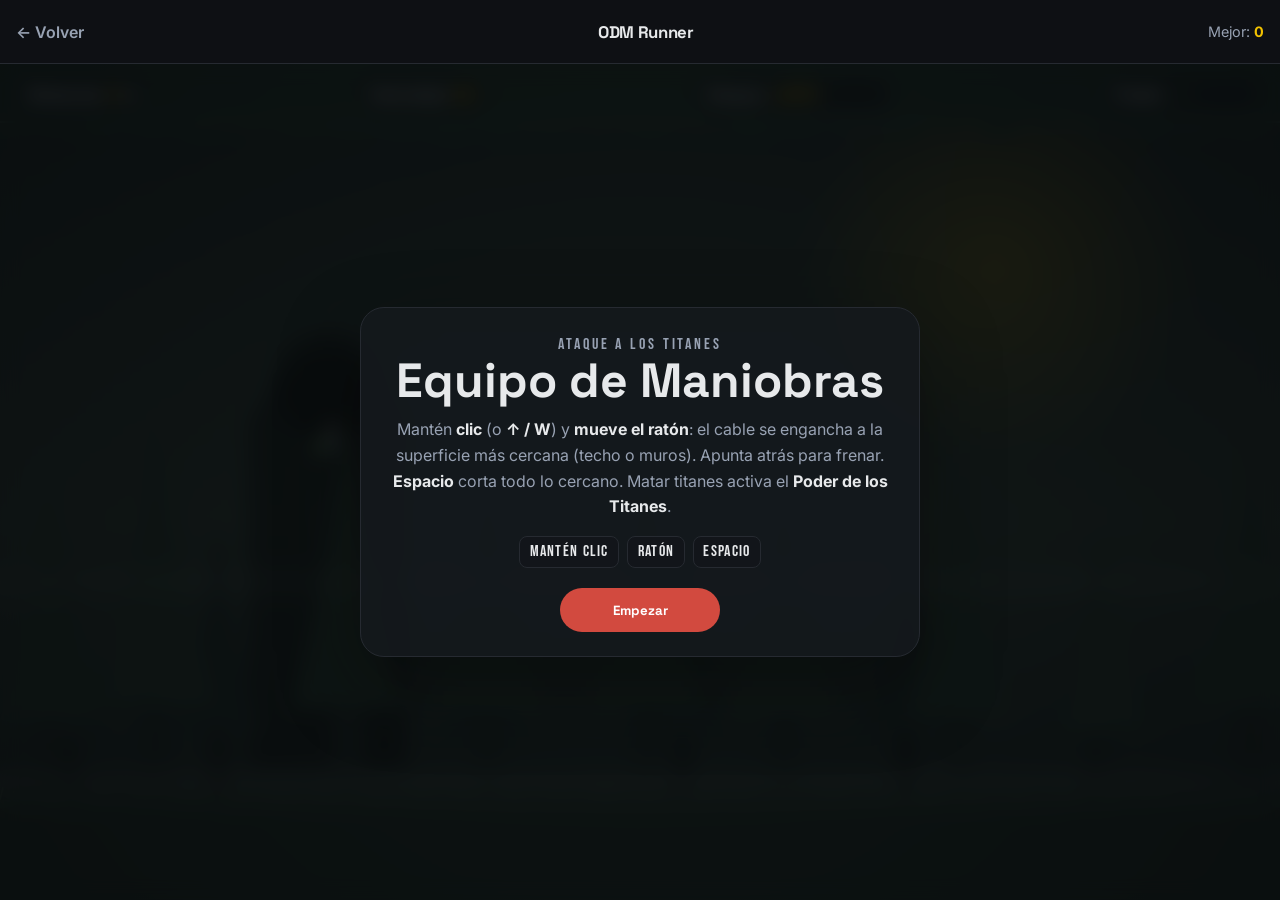
==== juego/juego.html @ b9c3d392 "Cambios en la Interfaz Prueba 1" ====
<!DOCTYPE html>
<html lang="es">
<head>
  <meta charset="UTF-8" />
  <meta name="viewport" content="width=device-width, initial-scale=1.0" />
  <title>Minijuego AoT | Yerai Piera Langa</title>
  <meta name="description" content="Minijuego de Ataque a los Titanes estilo Flappy con equipo de maniobras en un bosque." />
  <link rel="icon" href="../favicon.svg" type="image/svg+xml" />
  <link rel="preconnect" href="https://fonts.googleapis.com" />
  <link rel="preconnect" href="https://fonts.gstatic.com" crossorigin />
  <link href="https://fonts.googleapis.com/css2?family=Bebas+Neue&family=Inter:wght@400;500;600;700&family=Space+Grotesk:wght@500;600;700&display=swap" rel="stylesheet" />
  <link rel="stylesheet" href="juego.css" />
  <script src="juego.js" defer></script>
</head>
<body class="game-body">
  <header class="game-header">
    <a class="back" href="../index.html">← Volver</a>
    <h1>ODM Runner</h1>
    <span class="best">Mejor: <b id="best">0</b></span>
  </header>

  <main class="game-shell">
    <canvas id="game"></canvas>

    <div class="hud" aria-hidden="true">
      <span>Distancia: <b id="score">0</b> m</span>
      <span>Velocidad: <b id="speed">0</b></span>
      <span class="hud-atk">
        Ataque: <b id="atkText">LISTO</b>
        <span class="atk-bar"><i id="atkFill"></i></span>
      </span>
      <span class="hud-atk hud-power">
        Poder: <b id="powText">—</b>
        <span class="pow-bar"><i id="powFill"></i></span>
      </span>
    </div>

    <div id="overlay" class="overlay">
      <div class="panel">
        <p class="kicker">Ataque a los Titanes</p>
        <h2 id="overlayTitle">Equipo de Maniobras</h2>
        <p id="overlayText">
          Mantén <b>clic</b> (o <b>↑ / W</b>) y <b>mueve el ratón</b>: el cable se engancha a la
          superficie más cercana (techo o muros). Apunta atrás para frenar.
          <b>Espacio</b> corta todo lo cercano. Matar titanes activa el <b>Poder de los Titanes</b>.
        </p>

        <div class="controls">
          <span class="key">Mantén Clic</span>
          <span class="key">Ratón</span>
          <span class="key">Espacio</span>
        </div>

        <button id="actionBtn" class="btn" type="button">Empezar</button>
      </div>
    </div>
  </main>
</body>
</html>
---- juego/juego.css ----
:root {
  --bg: #0f1115;
  --surface: rgba(21, 24, 29, 0.92);
  --ink: #e7e9eb;
  --muted: #98a2b3;
  --line: #262a31;
  --accent: #d24a3f;
  --ray: #f2c200;
  --green: #3f6b3a;
  --shadow: 0 30px 80px rgba(0, 0, 0, 0.35);
  --font-sans: "Inter", system-ui, -apple-system, sans-serif;
  --font-display: "Space Grotesk", "Inter", sans-serif;
  --font-label: "Bebas Neue", sans-serif;
}

* {
  box-sizing: border-box;
}

html,
body {
  height: 100%;
}

body.game-body {
  margin: 0;
  background: var(--bg);
  color: var(--ink);
  font-family: var(--font-sans);
  overflow: hidden;
}

.game-header {
  height: 64px;
  display: flex;
  align-items: center;
  justify-content: space-between;
  gap: 1rem;
  padding: 0 1rem;
  border-bottom: 1px solid var(--line);
  background: rgba(15, 17, 21, 0.9);
  backdrop-filter: blur(12px);
}

.back {
  color: var(--muted);
  text-decoration: none;
  font-weight: 600;
  transition: color 0.2s ease;
}

.back:hover {
  color: var(--ink);
}

.game-header h1 {
  margin: 0;
  font-family: var(--font-display);
  font-size: 1.05rem;
  letter-spacing: -0.02em;
}

.best {
  color: var(--muted);
  font-size: 0.9rem;
}

.best b {
  color: var(--ray);
}

.game-shell {
  position: relative;
  width: 100%;
  height: calc(100vh - 64px);
  min-height: 420px;
}

#game {
  width: 100%;
  height: 100%;
  display: block;
  cursor: crosshair;
}

.hud {
  position: absolute;
  top: 12px;
  left: 16px;
  right: 16px;
  display: flex;
  justify-content: space-between;
  gap: 1rem;
  pointer-events: none;
  font-family: var(--font-display);
  font-weight: 700;
  text-shadow: 0 2px 10px rgba(0, 0, 0, 0.6);
}

.hud span {
  padding: 0.45rem 0.7rem;
  border: 1px solid rgba(231, 233, 235, 0.12);
  border-radius: 999px;
  background: rgba(15, 17, 21, 0.45);
}

.hud b {
  color: var(--ray);
}

.hud-atk {
  display: inline-flex;
  align-items: center;
  gap: 0.5rem;
}

.atk-bar,
.pow-bar {
  display: inline-block;
  width: 56px;
  height: 6px;
  border-radius: 99px;
  background: rgba(231, 233, 235, 0.15);
  overflow: hidden;
}

.atk-bar i {
  display: block;
  height: 100%;
  width: 100%;
  border-radius: 99px;
  background: var(--green);
  transition: width 0.12s linear, background-color 0.2s ease;
}

.atk-bar i.ready {
  background: var(--ray);
}

.hud-power b {
  color: #7db35f;
}

.pow-bar i {
  display: block;
  height: 100%;
  width: 0%;
  border-radius: 99px;
  background: #5a8a44;
  transition: width 0.12s linear;
}

.pow-bar i.active {
  box-shadow: 0 0 10px rgba(90, 138, 68, 0.9);
}

.overlay {
  position: absolute;
  inset: 0;
  display: grid;
  place-items: center;
  background: rgba(7, 9, 12, 0.78);
  backdrop-filter: blur(10px);
}

.overlay.hidden {
  display: none;
}

.panel {
  width: min(560px, calc(100% - 2rem));
  padding: 1.5rem;
  text-align: center;
  border: 1px solid var(--line);
  border-radius: 24px;
  background: var(--surface);
  box-shadow: var(--shadow);
}

.kicker {
  margin: 0 0 0.5rem;
  font-family: var(--font-label);
  letter-spacing: 0.18em;
  text-transform: uppercase;
  color: var(--accent);
}

.panel h2 {
  margin: 0 0 0.75rem;
  font-family: var(--font-display);
  font-size: clamp(2rem, 5vw, 3rem);
  line-height: 1;
}

.panel p {
  margin: 0;
  color: var(--muted);
  line-height: 1.6;
}

.panel b {
  color: var(--ink);
}

.controls {
  display: flex;
  flex-wrap: wrap;
  justify-content: center;
  gap: 0.5rem;
  margin: 1rem 0 1.25rem;
}

.key {
  padding: 0.35rem 0.6rem;
  border: 1px solid var(--line);
  border-radius: 8px;
  background: #12151a;
  color: var(--ink);
  font-family: var(--font-label);
  letter-spacing: 0.08em;
}

.btn {
  display: inline-flex;
  align-items: center;
  justify-content: center;
  min-width: 160px;
  padding: 0.85rem 1.25rem;
  border: 0;
  border-radius: 999px;
  background: var(--accent);
  color: #fff;
  font-family: var(--font-display);
  font-weight: 700;
  cursor: pointer;
  transition: transform 0.2s ease, opacity 0.2s ease;
}

.btn:hover {
  transform: translateY(-1px);
  opacity: 0.95;
}

.btn:active {
  transform: translateY(0) scale(0.98);
}

@media (max-width: 700px) {
  .game-header {
    height: 58px;
  }

  .game-shell {
    height: calc(100vh - 58px);
  }

  .hud {
    top: 10px;
    left: 10px;
    right: 10px;
    font-size: 0.85rem;
    flex-wrap: wrap;
  }

  .hud-power {
    order: 4;
  }

  .panel {
    padding: 1.25rem;
  }
}
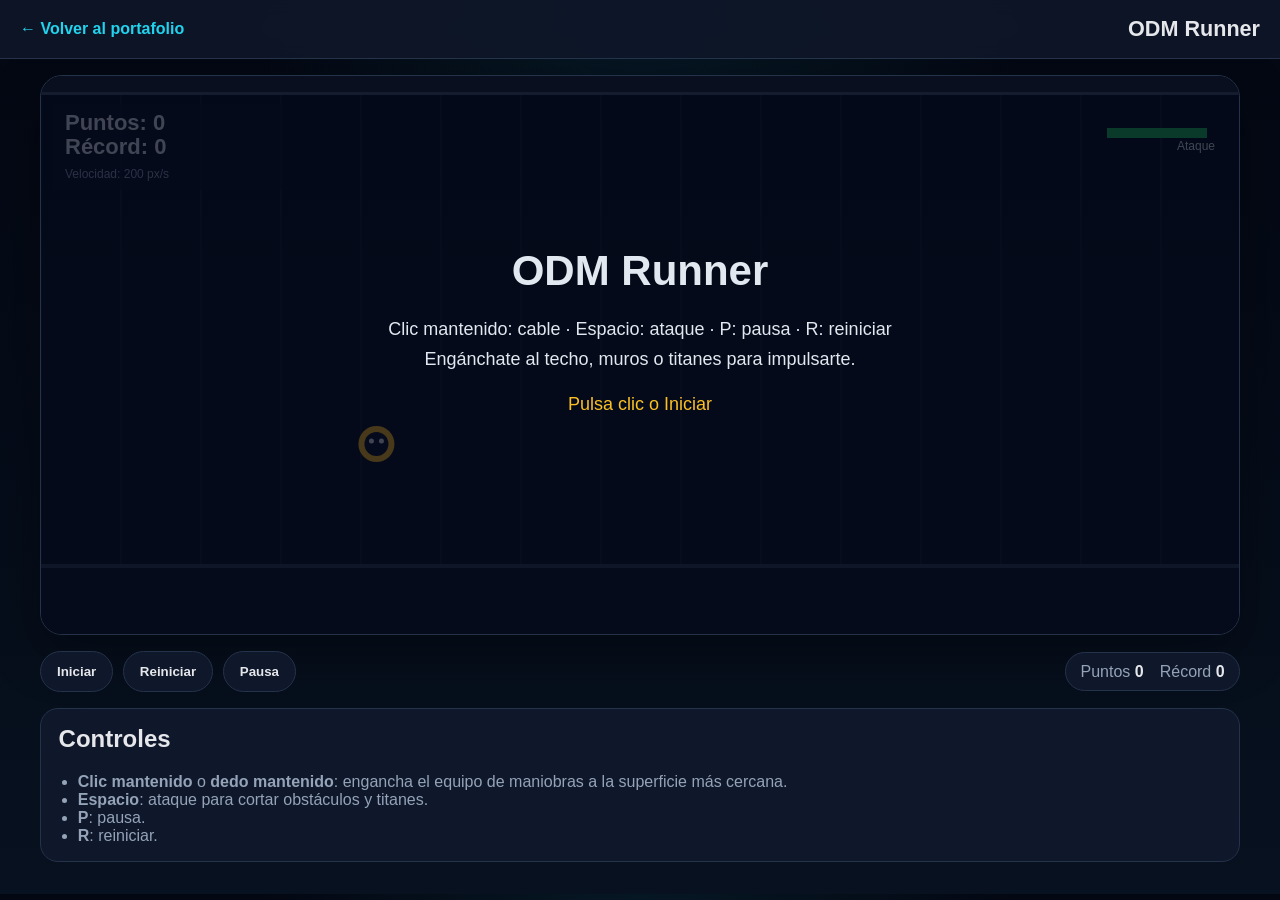
==== commit b882682b: "Actualizacion copleta de la página (prueba)" ====
--- a/juego/juego.html
+++ b/juego/juego.html
@@ -1,59 +1,50 @@
 <!DOCTYPE html>
 <html lang="es">
 <head>
-  <meta charset="UTF-8" />
-  <meta name="viewport" content="width=device-width, initial-scale=1.0" />
-  <title>Minijuego AoT | Yerai Piera Langa</title>
-  <meta name="description" content="Minijuego de Ataque a los Titanes estilo Flappy con equipo de maniobras en un bosque." />
-  <link rel="icon" href="../favicon.svg" type="image/svg+xml" />
-  <link rel="preconnect" href="https://fonts.googleapis.com" />
-  <link rel="preconnect" href="https://fonts.gstatic.com" crossorigin />
-  <link href="https://fonts.googleapis.com/css2?family=Bebas+Neue&family=Inter:wght@400;500;600;700&family=Space+Grotesk:wght@500;600;700&display=swap" rel="stylesheet" />
-  <link rel="stylesheet" href="juego.css" />
-  <script src="juego.js" defer></script>
+  <meta charset="UTF-8">
+  <meta name="viewport" content="width=device-width, initial-scale=1.0">
+  <title>ODM Runner · Yerai Piera Langa</title>
+  <meta name="description" content="Minijuego ODM Runner en canvas: scroll horizontal, equipo de maniobras, raycasting, titanes y récord local.">
+  <meta name="author" content="Yerai Piera Langa">
+  <link rel="icon" href="../favicon.svg">
+  <link rel="stylesheet" href="juego.css">
 </head>
-<body class="game-body">
+
+<body>
   <header class="game-header">
-    <a class="back" href="../index.html">← Volver</a>
+    <a class="back" href="../index.html">← Volver al portafolio</a>
     <h1>ODM Runner</h1>
-    <span class="best">Mejor: <b id="best">0</b></span>
   </header>
 
-  <main class="game-shell">
-    <canvas id="game"></canvas>
-
-    <div class="hud" aria-hidden="true">
-      <span>Distancia: <b id="score">0</b> m</span>
-      <span>Velocidad: <b id="speed">0</b></span>
-      <span class="hud-atk">
-        Ataque: <b id="atkText">LISTO</b>
-        <span class="atk-bar"><i id="atkFill"></i></span>
-      </span>
-      <span class="hud-atk hud-power">
-        Poder: <b id="powText">—</b>
-        <span class="pow-bar"><i id="powFill"></i></span>
-      </span>
+  <main class="game-main">
+    <div class="game-shell">
+      <canvas id="game" role="img" aria-label="Juego ODM Runner"></canvas>
     </div>
 
-    <div id="overlay" class="overlay">
-      <div class="panel">
-        <p class="kicker">Ataque a los Titanes</p>
-        <h2 id="overlayTitle">Equipo de Maniobras</h2>
-        <p id="overlayText">
-          Mantén <b>clic</b> (o <b>↑ / W</b>) y <b>mueve el ratón</b>: el cable se engancha a la
-          superficie más cercana (techo o muros). Apunta atrás para frenar.
-          <b>Espacio</b> corta todo lo cercano. Matar titanes activa el <b>Poder de los Titanes</b>.
-        </p>
+    <div class="game-controls">
+      <div class="buttons">
+        <button id="start-btn" type="button">Iniciar</button>
+        <button id="restart-btn" type="button">Reiniciar</button>
+        <button id="pause-btn" type="button">Pausa</button>
+      </div>
 
-        <div class="controls">
-          <span class="key">Mantén Clic</span>
-          <span class="key">Ratón</span>
-          <span class="key">Espacio</span>
-        </div>
-
-        <button id="actionBtn" class="btn" type="button">Empezar</button>
+      <div class="hud" aria-live="polite">
+        <span>Puntos <b id="score">0</b></span>
+        <span>Récord <b id="best">0</b></span>
       </div>
     </div>
+
+    <section class="instructions">
+      <h2>Controles</h2>
+      <ul>
+        <li><b>Clic mantenido</b> o <b>dedo mantenido</b>: engancha el equipo de maniobras a la superficie más cercana.</li>
+        <li><b>Espacio</b>: ataque para cortar obstáculos y titanes.</li>
+        <li><b>P</b>: pausa.</li>
+        <li><b>R</b>: reiniciar.</li>
+      </ul>
+    </section>
   </main>
+
+  <script src="juego.js"></script>
 </body>
 </html>
--- a/juego/juego.css
+++ b/juego/juego.css
@@ -1,272 +1,151 @@
 :root {
-  --bg: #0f1115;
-  --surface: rgba(21, 24, 29, 0.92);
-  --ink: #e7e9eb;
-  --muted: #98a2b3;
-  --line: #262a31;
-  --accent: #d24a3f;
-  --ray: #f2c200;
-  --green: #3f6b3a;
-  --shadow: 0 30px 80px rgba(0, 0, 0, 0.35);
-  --font-sans: "Inter", system-ui, -apple-system, sans-serif;
-  --font-display: "Space Grotesk", "Inter", sans-serif;
-  --font-label: "Bebas Neue", sans-serif;
+  --bg: #07111f;
+  --surface: #0f172a;
+  --text: #e5e7eb;
+  --muted: #94a3b8;
+  --border: #24324a;
+  --accent: #22d3ee;
+  --gold: #fbbf24;
+  --danger: #dc2626;
 }
 
 * {
   box-sizing: border-box;
 }
 
-html,
 body {
-  height: 100%;
+  margin: 0;
+  font-family: Arial, Helvetica, sans-serif;
+  color: var(--text);
+  background:
+    radial-gradient(circle at top, rgba(34, 211, 238, 0.08), transparent 35%),
+    linear-gradient(180deg, #030712, #07111f);
 }
 
-body.game-body {
-  margin: 0;
-  background: var(--bg);
-  color: var(--ink);
-  font-family: var(--font-sans);
-  overflow: hidden;
+a {
+  color: var(--accent);
+  text-decoration: none;
+}
+
+a:hover {
+  text-decoration: underline;
 }
 
 .game-header {
-  height: 64px;
+  position: sticky;
+  top: 0;
+  z-index: 10;
   display: flex;
+  justify-content: space-between;
   align-items: center;
-  justify-content: space-between;
   gap: 1rem;
-  padding: 0 1rem;
-  border-bottom: 1px solid var(--line);
-  background: rgba(15, 17, 21, 0.9);
-  backdrop-filter: blur(12px);
-}
-
-.back {
-  color: var(--muted);
-  text-decoration: none;
-  font-weight: 600;
-  transition: color 0.2s ease;
-}
-
-.back:hover {
-  color: var(--ink);
+  padding: 1rem 1.25rem;
+  border-bottom: 1px solid var(--border);
+  background: rgba(15, 23, 42, 0.88);
+  backdrop-filter: blur(10px);
 }
 
 .game-header h1 {
   margin: 0;
-  font-family: var(--font-display);
-  font-size: 1.05rem;
-  letter-spacing: -0.02em;
+  font-size: 1.35rem;
 }
 
-.best {
-  color: var(--muted);
-  font-size: 0.9rem;
+.back {
+  display: inline-flex;
+  align-items: center;
+  gap: 0.4rem;
+  font-weight: 900;
 }
 
-.best b {
-  color: var(--ray);
+.game-main {
+  width: min(1200px, calc(100% - 1.5rem));
+  margin: 1rem auto 2rem;
 }
 
 .game-shell {
-  position: relative;
-  width: 100%;
-  height: calc(100vh - 64px);
-  min-height: 420px;
+  border: 1px solid var(--border);
+  border-radius: 22px;
+  overflow: hidden;
+  background: #030712;
+  box-shadow: 0 18px 50px rgba(0, 0, 0, 0.35);
 }
 
-#game {
+canvas {
+  display: block;
   width: 100%;
-  height: 100%;
-  display: block;
-  cursor: crosshair;
+  height: min(62vh, 560px);
+  touch-action: none;
+}
+
+.game-controls {
+  display: flex;
+  flex-wrap: wrap;
+  gap: 0.75rem;
+  justify-content: space-between;
+  align-items: center;
+  margin-top: 1rem;
+}
+
+.buttons {
+  display: flex;
+  gap: 0.6rem;
+  flex-wrap: wrap;
+}
+
+button {
+  border: 1px solid var(--border);
+  border-radius: 999px;
+  padding: 0.75rem 1rem;
+  background: var(--surface);
+  color: var(--text);
+  font-weight: 900;
+  cursor: pointer;
+}
+
+button:hover {
+  border-color: var(--accent);
 }
 
 .hud {
-  position: absolute;
-  top: 12px;
-  left: 16px;
-  right: 16px;
   display: flex;
-  justify-content: space-between;
   gap: 1rem;
-  pointer-events: none;
-  font-family: var(--font-display);
-  font-weight: 700;
-  text-shadow: 0 2px 10px rgba(0, 0, 0, 0.6);
-}
-
-.hud span {
-  padding: 0.45rem 0.7rem;
-  border: 1px solid rgba(231, 233, 235, 0.12);
+  flex-wrap: wrap;
+  background: var(--surface);
+  border: 1px solid var(--border);
   border-radius: 999px;
-  background: rgba(15, 17, 21, 0.45);
+  padding: 0.6rem 0.9rem;
+  color: var(--muted);
 }
 
 .hud b {
-  color: var(--ray);
+  color: var(--text);
 }
 
-.hud-atk {
-  display: inline-flex;
-  align-items: center;
-  gap: 0.5rem;
+.instructions {
+  margin-top: 1rem;
+  background: var(--surface);
+  border: 1px solid var(--border);
+  border-radius: 18px;
+  padding: 1rem 1.1rem;
 }
 
-.atk-bar,
-.pow-bar {
-  display: inline-block;
-  width: 56px;
-  height: 6px;
-  border-radius: 99px;
-  background: rgba(231, 233, 235, 0.15);
-  overflow: hidden;
+.instructions h2 {
+  margin-top: 0;
 }
 
-.atk-bar i {
-  display: block;
-  height: 100%;
-  width: 100%;
-  border-radius: 99px;
-  background: var(--green);
-  transition: width 0.12s linear, background-color 0.2s ease;
-}
-
-.atk-bar i.ready {
-  background: var(--ray);
-}
-
-.hud-power b {
-  color: #7db35f;
-}
-
-.pow-bar i {
-  display: block;
-  height: 100%;
-  width: 0%;
-  border-radius: 99px;
-  background: #5a8a44;
-  transition: width 0.12s linear;
-}
-
-.pow-bar i.active {
-  box-shadow: 0 0 10px rgba(90, 138, 68, 0.9);
-}
-
-.overlay {
-  position: absolute;
-  inset: 0;
-  display: grid;
-  place-items: center;
-  background: rgba(7, 9, 12, 0.78);
-  backdrop-filter: blur(10px);
-}
-
-.overlay.hidden {
-  display: none;
-}
-
-.panel {
-  width: min(560px, calc(100% - 2rem));
-  padding: 1.5rem;
-  text-align: center;
-  border: 1px solid var(--line);
-  border-radius: 24px;
-  background: var(--surface);
-  box-shadow: var(--shadow);
-}
-
-.kicker {
-  margin: 0 0 0.5rem;
-  font-family: var(--font-label);
-  letter-spacing: 0.18em;
-  text-transform: uppercase;
-  color: var(--accent);
-}
-
-.panel h2 {
-  margin: 0 0 0.75rem;
-  font-family: var(--font-display);
-  font-size: clamp(2rem, 5vw, 3rem);
-  line-height: 1;
-}
-
-.panel p {
+.instructions ul {
   margin: 0;
+  padding-left: 1.2rem;
   color: var(--muted);
-  line-height: 1.6;
-}
-
-.panel b {
-  color: var(--ink);
-}
-
-.controls {
-  display: flex;
-  flex-wrap: wrap;
-  justify-content: center;
-  gap: 0.5rem;
-  margin: 1rem 0 1.25rem;
-}
-
-.key {
-  padding: 0.35rem 0.6rem;
-  border: 1px solid var(--line);
-  border-radius: 8px;
-  background: #12151a;
-  color: var(--ink);
-  font-family: var(--font-label);
-  letter-spacing: 0.08em;
-}
-
-.btn {
-  display: inline-flex;
-  align-items: center;
-  justify-content: center;
-  min-width: 160px;
-  padding: 0.85rem 1.25rem;
-  border: 0;
-  border-radius: 999px;
-  background: var(--accent);
-  color: #fff;
-  font-family: var(--font-display);
-  font-weight: 700;
-  cursor: pointer;
-  transition: transform 0.2s ease, opacity 0.2s ease;
-}
-
-.btn:hover {
-  transform: translateY(-1px);
-  opacity: 0.95;
-}
-
-.btn:active {
-  transform: translateY(0) scale(0.98);
 }
 
 @media (max-width: 700px) {
   .game-header {
-    height: 58px;
+    flex-direction: column;
+    align-items: flex-start;
   }
 
-  .game-shell {
-    height: calc(100vh - 58px);
-  }
-
-  .hud {
-    top: 10px;
-    left: 10px;
-    right: 10px;
-    font-size: 0.85rem;
-    flex-wrap: wrap;
-  }
-
-  .hud-power {
-    order: 4;
-  }
-
-  .panel {
-    padding: 1.25rem;
+  canvas {
+    height: 420px;
   }
 }
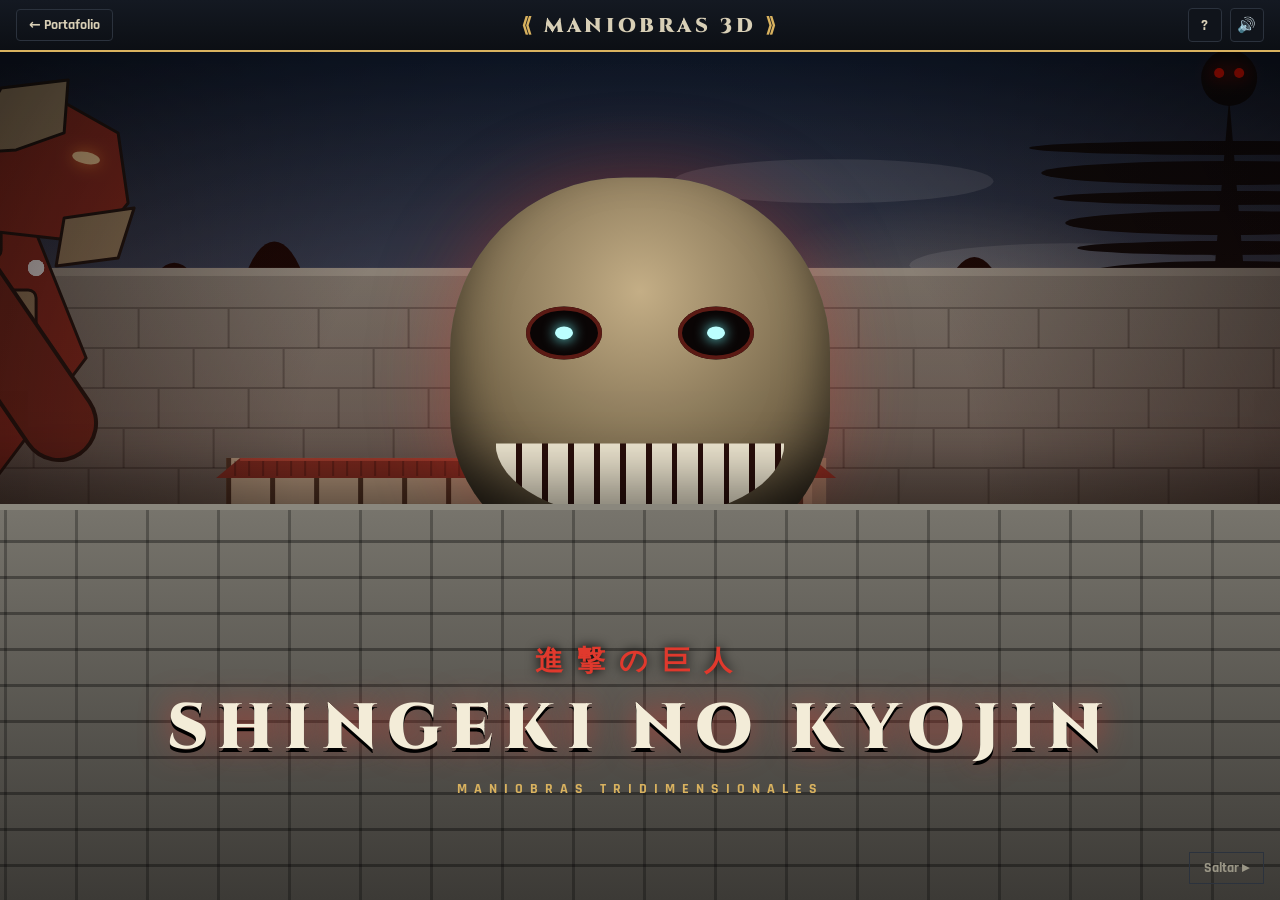
==== commit eb8eaa93: "Subida total de la página web" ====
--- a/juego/juego.html
+++ b/juego/juego.html
@@ -1,50 +1,101 @@
 <!DOCTYPE html>
 <html lang="es">
 <head>
-  <meta charset="UTF-8">
-  <meta name="viewport" content="width=device-width, initial-scale=1.0">
-  <title>ODM Runner · Yerai Piera Langa</title>
-  <meta name="description" content="Minijuego ODM Runner en canvas: scroll horizontal, equipo de maniobras, raycasting, titanes y récord local.">
-  <meta name="author" content="Yerai Piera Langa">
-  <link rel="icon" href="../favicon.svg">
-  <link rel="stylesheet" href="juego.css">
+  <meta charset="UTF-8" />
+  <meta name="viewport" content="width=device-width, initial-scale=1.0, maximum-scale=1.0, user-scalable=no" />
+  <title>Shingeki no Kyojin · Maniobras 3D · Yerai Piera Langa</title>
+  <meta name="description" content="Minijuego de Shingeki no Kyojin: balancéate con el equipo de maniobras tridimensional y esquiva a los titanes." />
+  <link rel="icon" href="data:image/svg+xml,<svg xmlns='http://www.w3.org/2000/svg' viewBox='0 0 100 100'><text y='.9em' font-size='90'>⚔️</text></svg>" />
+  <link rel="preconnect" href="https://fonts.googleapis.com" />
+  <link href="https://fonts.googleapis.com/css2?family=Cinzel:wght@500;700;900&family=Rajdhani:wght@500;700&display=swap" rel="stylesheet" />
+  <link rel="stylesheet" href="juego.css" />
 </head>
-
 <body>
   <header class="game-header">
-    <a class="back" href="../index.html">← Volver al portafolio</a>
-    <h1>ODM Runner</h1>
+    <a href="../index.html" class="back-link">← Portafolio</a>
+    <h1 class="game-title"><span class="wings">⟪</span> MANIOBRAS 3D <span class="wings">⟫</span></h1>
+    <div class="head-btns">
+      <button class="icon-btn" id="helpBtn" title="Cómo jugar" aria-label="Cómo jugar">?</button>
+      <button class="icon-btn" id="muteBtn" title="Sonido" aria-label="Sonido">🔊</button>
+    </div>
   </header>
 
-  <main class="game-main">
-    <div class="game-shell">
-      <canvas id="game" role="img" aria-label="Juego ODM Runner"></canvas>
+  <main class="game-stage" id="stage">
+    <canvas id="game" aria-label="Minijuego de Shingeki no Kyojin"></canvas>
+
+    <div class="hud" id="hud" aria-hidden="true" hidden>
+      <div class="hud-box"><span class="hud-label">Puntos</span><strong id="hScore">0</strong></div>
+      <div class="hud-box"><span class="hud-label">Distancia</span><strong id="hDist">0 m</strong></div>
+      <div class="hud-box"><span class="hud-label">Récord</span><strong id="hBest">0</strong></div>
+      <div class="hud-box"><span class="hud-label">Intensidad</span><strong id="hLv">Calma</strong></div>
+      <div class="hud-spacer"></div>
+      <div class="hud-box"><span class="hud-label">Hojas</span><strong id="hHp" class="blades"></strong></div>
+      <div class="hud-box"><span class="hud-label">Gas</span><div class="gas"><i id="hGas"></i></div></div>
     </div>
+    <div class="combo" id="hCombo" hidden></div>
 
-    <div class="game-controls">
-      <div class="buttons">
-        <button id="start-btn" type="button">Iniciar</button>
-        <button id="restart-btn" type="button">Reiniciar</button>
-        <button id="pause-btn" type="button">Pausa</button>
+    <!-- INTRO CINEMÁTICA -->
+    <section class="screen intro" id="intro">
+      <div class="i-sky"></div>
+      <div class="i-colossus"><div class="head"><i class="eye l"></i><i class="eye r"></i><i class="teeth"></i></div>
+        <b class="steam s1"></b><b class="steam s2"></b><b class="steam s3"></b></div>
+      <div class="i-wall"></div>
+      <div class="i-flash"></div>
+      <div class="i-title">
+        <p class="kanji">進撃の巨人</p>
+        <h2>SHINGEKI NO KYOJIN</h2>
+        <p class="i-sub">Maniobras Tridimensionales</p>
       </div>
+      <button class="skip" id="skipIntro">Saltar ▸</button>
+    </section>
 
-      <div class="hud" aria-live="polite">
-        <span>Puntos <b id="score">0</b></span>
-        <span>Récord <b id="best">0</b></span>
+    <!-- CÓMO JUGAR -->
+    <section class="screen howto" id="howto" hidden>
+      <div class="card wide">
+        <p class="eyebrow">Cuerpo de Exploración · Instrucciones</p>
+        <h2>Cómo jugar</h2>
+        <p class="lead">Avanza por Paradis balanceándote de tejado en tejado. El <b>Titán Acorazado</b> te persigue y <b>destruye las casas</b> a su paso: no te quedes atrás. Mantén pulsado para balancearte sin parar; suelta para lanzarte.</p>
+        <div class="grid">
+          <article><div class="ico"><svg viewBox="0 0 48 48"><rect x="14" y="5" width="20" height="30" rx="10" fill="none" stroke="currentColor" stroke-width="2.5"/><path d="M24 5v14M14 19h20" stroke="currentColor" stroke-width="2.5"/><rect x="14" y="5" width="10" height="14" rx="6" fill="currentColor" opacity=".7"/></svg></div>
+            <h3>Cable <kbd>Clic</kbd></h3><p>Mantén pulsado hacia donde apuntes: el gancho se clava en el tejado o en un objetivo aéreo. <b>Rueda del ratón</b> para alargar/recoger cable; al recogerlo te acercas mucho más rápido.</p></article>
+          <article><div class="ico"><svg viewBox="0 0 48 48"><path d="M6 30h36v8H6z" fill="none" stroke="currentColor" stroke-width="2.5" rx="3"/><path d="M24 4c8 8 8 16 0 22-8-6-8-14 0-22z" fill="currentColor" opacity=".7"/></svg></div>
+            <h3>Gas <kbd>Espacio</kbd></h3><p>Propulsión instantánea hacia el cursor. Las <b>botellas de gas</b> flotantes rellenan parte del depósito al recogerlas.</p></article>
+          <article><div class="ico"><svg viewBox="0 0 48 48"><circle cx="24" cy="12" r="8" fill="currentColor" opacity=".7"/><path d="M10 44V26l14-6 14 6v18" fill="none" stroke="currentColor" stroke-width="2.5"/><path d="M38 24 46 8" stroke="#ef4444" stroke-width="4" stroke-linecap="round"/></svg></div>
+            <h3>Titanes</h3><p>Los terrestres atacan con sus brazos. También hay <b>titanes voladores</b>: puedes engancharte a ellos y, con velocidad, cortarles para sumar una gran bonificación.</p></article>
+          <article><div class="ico"><svg viewBox="0 0 48 48"><path d="M24 6l5 12 13 1-10 9 3 13-11-7-11 7 3-13L6 19l13-1z" fill="currentColor" opacity=".8"/></svg></div>
+            <h3>Puntuación</h3><p>Suma por metro recorrido, multiplicada por tu <b>combo</b> (enganches seguidos sin tocar tejado ni suelo). Bonus por esquivar y cortar.</p></article>
+        </div>
+        <ul class="tips">
+          <li>🏚️ No te quedes en el suelo: los titanes te pillan.</li>
+          <li>🪽 Los edificios transparentes del fondo son atravesables: úsalos como puntos de anclaje sin preocuparte por las colisiones.</li>
+          <li>🧯 Las botellas azules recuperan gas; recógelas mientras te balanceas.</li>
+          <li>❤️ Tienes 3 hojas y recuperas una cada 600 m. Si el Acorazado te atrapa, te lanza hacia delante.</li>
+          <li><kbd>P</kbd> Pausa · <kbd>R</kbd> Reiniciar · <kbd>W</kbd>/<kbd>↑</kbd> cable en teclado</li>
+        </ul>
+        <button class="btn btn-primary" id="startBtn">⚔ Entrar al combate</button>
       </div>
-    </div>
+    </section>
 
-    <section class="instructions">
-      <h2>Controles</h2>
-      <ul>
-        <li><b>Clic mantenido</b> o <b>dedo mantenido</b>: engancha el equipo de maniobras a la superficie más cercana.</li>
-        <li><b>Espacio</b>: ataque para cortar obstáculos y titanes.</li>
-        <li><b>P</b>: pausa.</li>
-        <li><b>R</b>: reiniciar.</li>
-      </ul>
+    <section class="screen" id="paused" hidden>
+      <div class="card"><h2>Pausa</h2><p class="lead">Respira, soldado.</p>
+        <div class="actions"><button class="btn btn-primary" id="resumeBtn">Continuar</button><button class="btn btn-secondary" id="restart1">Reiniciar</button></div></div>
     </section>
+
+    <section class="screen" id="over" hidden>
+      <div class="card">
+        <p class="eyebrow">Informe de misión</p>
+        <h2 id="oTitle">Has caído</h2>
+        <div class="big-score"><span>PUNTUACIÓN</span><strong id="oScore">0</strong></div>
+        <p class="badge-new" id="oNew" hidden>★ ¡Nuevo récord! ★</p>
+        <p class="rank" id="oRank"></p>
+        <div class="stats"><div><b id="oDist">0</b><span>metros</span></div><div><b id="oKills">0</b><span>titanes</span></div><div><b id="oDodge">0</b><span>esquives</span></div><div><b id="oCombo">0</b><span>mejor combo</span></div></div>
+        <ol class="top" id="oTop"></ol>
+        <div class="actions"><button class="btn btn-primary" id="restart2">Otra misión</button><button class="btn btn-secondary" id="helpBtn2">Controles</button><a class="btn btn-secondary" href="../index.html">Portafolio</a></div>
+      </div>
+    </section>
+
+    <div class="touch" id="touch"><button class="touch-btn" id="tBoost">GAS</button></div>
   </main>
-
   <script src="juego.js"></script>
 </body>
-</html>+</html>
--- a/juego/juego.css
+++ b/juego/juego.css
@@ -1,151 +1,75 @@
-:root {
-  --bg: #07111f;
-  --surface: #0f172a;
-  --text: #e5e7eb;
-  --muted: #94a3b8;
-  --border: #24324a;
-  --accent: #22d3ee;
-  --gold: #fbbf24;
-  --danger: #dc2626;
-}
+:root{--bg:#07090d;--panel:#10141b;--line:#2b323d;--text:#e9e4d6;--muted:#9a9686;--red:#b3261e;--red2:#e0392d;--gold:#d9b25f;--green:#3f6b4a;--paper:#d8cfb6}
+*{box-sizing:border-box}html,body{height:100%;margin:0}
+body{font-family:'Rajdhani',system-ui,sans-serif;background:var(--bg);color:var(--text);display:flex;flex-direction:column;overflow:hidden;font-size:16px}
+.game-header{display:flex;align-items:center;justify-content:space-between;padding:8px 16px;background:linear-gradient(#141922,#0c0f14);border-bottom:2px solid var(--gold);z-index:30}
+.back-link{color:var(--paper);text-decoration:none;font-weight:700;border:1px solid var(--line);padding:6px 12px;border-radius:4px;font-size:14px}
+.back-link:hover{border-color:var(--gold);color:var(--gold)}
+.game-title{font:900 20px 'Cinzel',serif;letter-spacing:.18em;margin:0;color:var(--paper)}.wings{color:var(--gold)}
+.head-btns{display:flex;gap:8px}.icon-btn{width:34px;height:34px;border:1px solid var(--line);background:var(--panel);color:var(--paper);border-radius:4px;cursor:pointer;font:700 15px 'Rajdhani'}
+.icon-btn:hover{border-color:var(--gold)}
+.game-stage{position:relative;flex:1;min-height:0;background:#000}
+#game{display:block;width:100%;height:100%;touch-action:none;cursor:crosshair}
+.hud{position:absolute;top:10px;left:10px;right:10px;display:flex;gap:8px;pointer-events:none;z-index:5}
+.hud[hidden]{display:none}.hud-spacer{flex:1}
+.hud-box{background:rgba(10,12,16,.72);border:1px solid rgba(217,178,95,.45);border-left:3px solid var(--gold);padding:5px 12px;min-width:84px;backdrop-filter:blur(3px)}
+.hud-label{display:block;font-size:11px;letter-spacing:.14em;text-transform:uppercase;color:var(--muted);font-weight:700}
+.hud-box strong{font:700 22px 'Rajdhani';letter-spacing:.04em}
+.blades{color:var(--gold);letter-spacing:.2em}.blades .off{color:#444}
+.gas{width:100px;height:10px;margin-top:8px;background:#1c2128;border:1px solid var(--line)}.gas i{display:block;height:100%;width:100%;background:linear-gradient(90deg,#3f8f6a,#9be3b8)}
+.combo{position:absolute;left:50%;top:76px;transform:translateX(-50%);font:900 26px 'Cinzel',serif;color:var(--gold);text-shadow:0 0 14px rgba(217,178,95,.6),0 2px 0 #000;pointer-events:none;z-index:5;letter-spacing:.1em}
+.combo[hidden]{display:none}
+.screen{position:absolute;inset:0;display:grid;place-items:center;padding:16px;background:rgba(5,7,10,.78);z-index:20;overflow:auto}
+.screen[hidden]{display:none}
+.card{width:min(460px,100%);background:linear-gradient(#171c25,#0f1218);border:1px solid var(--gold);outline:1px solid #000;outline-offset:-5px;padding:26px 24px;text-align:center;box-shadow:0 20px 60px #000;animation:pop .35s ease}
+.card.wide{width:min(860px,100%)}
+@keyframes pop{from{opacity:0;transform:translateY(14px) scale(.97)}}
+.eyebrow{color:var(--red2);font-weight:700;font-size:12px;letter-spacing:.3em;text-transform:uppercase;margin:0 0 4px}
+.card h2{font:900 30px 'Cinzel',serif;letter-spacing:.1em;margin:0 0 8px;color:var(--paper)}
+.lead{color:var(--muted);margin:0 0 16px;font-size:16px}.lead b{color:var(--text)}
+.grid{display:grid;grid-template-columns:repeat(4,1fr);gap:10px;margin-bottom:14px;text-align:left}
+.grid article{background:rgba(255,255,255,.03);border:1px solid var(--line);padding:12px;opacity:0;animation:pop .5s ease forwards}
+.grid article:nth-child(2){animation-delay:.12s}.grid article:nth-child(3){animation-delay:.24s}.grid article:nth-child(4){animation-delay:.36s}
+.ico{width:44px;height:44px;color:var(--gold);margin-bottom:6px}.grid h3{margin:0 0 4px;font:700 15px 'Cinzel',serif;letter-spacing:.06em}
+.grid p{margin:0;font-size:14px;color:var(--muted);line-height:1.3}.grid b{color:var(--text)}.red{color:var(--red2)!important}
+.tips{list-style:none;padding:0;margin:0 0 16px;display:flex;flex-wrap:wrap;gap:6px 18px;justify-content:center;color:var(--muted);font-size:14px}
+kbd{font:700 12px 'Rajdhani';background:#222831;border:1px solid #4a5361;border-bottom-width:3px;border-radius:4px;padding:1px 7px;color:var(--text)}
+.actions{display:flex;gap:10px;justify-content:center;flex-wrap:wrap}
+.btn{display:inline-flex;align-items:center;justify-content:center;padding:10px 22px;border:1px solid transparent;font:700 15px 'Cinzel',serif;letter-spacing:.1em;text-decoration:none;cursor:pointer;text-transform:uppercase;transition:.15s}
+.btn-primary{background:linear-gradient(var(--red2),var(--red));color:#fff;border-color:#f0a59f}.btn-primary:hover{filter:brightness(1.15);transform:translateY(-1px)}
+.btn-secondary{background:#1a1f27;color:var(--paper);border-color:var(--line)}.btn-secondary:hover{border-color:var(--gold)}
+.big-score{margin:6px 0 4px}.big-score span{display:block;font-size:12px;letter-spacing:.3em;color:var(--muted)}
+.big-score strong{font:900 54px 'Cinzel',serif;color:var(--gold);text-shadow:0 0 20px rgba(217,178,95,.35)}
+.badge-new{color:var(--gold);font-weight:700;letter-spacing:.2em;margin:0 0 4px;animation:blink 1s infinite}@keyframes blink{50%{opacity:.4}}
+.rank{margin:0 0 12px;font:700 15px 'Cinzel',serif;color:var(--red2);letter-spacing:.1em}
+.stats{display:grid;grid-template-columns:repeat(4,1fr);gap:6px;margin-bottom:12px}.stats div{border:1px solid var(--line);padding:6px 2px}.stats b{display:block;font-size:20px}.stats span{font-size:11px;color:var(--muted);letter-spacing:.1em;text-transform:uppercase}
+.top{list-style:none;margin:0 0 16px;padding:0;text-align:left;font-size:15px;color:var(--muted)}
+.top li{display:flex;justify-content:space-between;padding:3px 10px;border-bottom:1px solid var(--line)}.top li.me{color:var(--gold);background:rgba(217,178,95,.08)}
+.touch{position:absolute;right:16px;bottom:18px;display:none;z-index:8}.touch-btn{width:96px;height:96px;border-radius:50%;border:2px solid var(--gold);background:rgba(10,12,16,.7);color:var(--gold);font:900 16px 'Cinzel',serif}
+@media (hover:none) and (pointer:coarse){.touch{display:block}}
 
-* {
-  box-sizing: border-box;
-}
+/* ---------- INTRO ---------- */
+.intro{padding:0;background:rgba(10,5,5,0.2);overflow:hidden;animation:shake 5.2s linear both}
+.intro>*{position:absolute}
+.i-sky{inset:0;background:linear-gradient(transparent, rgba(220,50,20,0.15));opacity:0;animation:fadein 1.4s .2s forwards}
+.i-wall{left:-5%;right:-5%;bottom:0;height:46%;background:repeating-linear-gradient(0deg,transparent 0 33px,rgba(0,0,0,.35) 33px 36px),repeating-linear-gradient(90deg,transparent 0 68px,rgba(0,0,0,.28) 68px 71px),linear-gradient(#77746c,#3c3a36);box-shadow:0 -6px 0 #8a877d,0 -30px 60px rgba(0,0,0,.5);transform:translateY(100%);animation:rise 1.6s .4s cubic-bezier(.2,.8,.2,1) forwards}
+.i-colossus{left:50%;bottom:44%;width:min(46vw,380px);aspect-ratio:1;transform:translate(-50%,70%);opacity:0;animation:peek 2.2s 1.6s cubic-bezier(.2,.9,.3,1) forwards}
+.head{position:absolute;inset:0;border-radius:46% 46% 38% 38%;background:radial-gradient(circle at 50% 30%,#c4ae86,#7a6a4d 55%,#2f261b);box-shadow:inset 0 -30px 50px rgba(0,0,0,.5),0 0 80px rgba(224,57,45,.35)}
+.eye{position:absolute;top:34%;width:20%;height:14%;background:#0a0505;border-radius:50%;box-shadow:inset 0 0 0 4px #5b1a14}.eye::after{content:"";position:absolute;left:38%;top:38%;width:24%;height:24%;border-radius:50%;background:#bff;box-shadow:0 0 14px #7ff}.eye.l{left:20%}.eye.r{right:20%}
+.teeth{position:absolute;left:12%;right:12%;bottom:10%;height:20%;background:repeating-linear-gradient(90deg,#f2ead4 0 7%,#2a0f0b 7% 9%);border-radius:0 0 50% 50%;clip-path:ellipse(50% 100% at 50% 0)}
+.steam{width:40%;aspect-ratio:1;border-radius:50%;background:radial-gradient(#fffb,#fff0 70%);filter:blur(6px);opacity:0;animation:steam 2.6s 2.4s infinite}.s1{left:-15%;top:10%}.s2{right:-15%;top:6%;animation-delay:2.9s}.s3{left:30%;top:-30%;animation-delay:3.3s}
+.i-flash{inset:0;background:#fff;opacity:0;animation:flash 5.2s linear forwards;pointer-events:none}
+.i-title{inset:auto 0 12%;text-align:center;opacity:0;animation:title 1.6s 3.1s forwards}
+.kanji{font:900 clamp(18px,3vw,28px) serif;color:var(--red2);letter-spacing:.5em;margin:0 0 6px;text-shadow:0 0 12px #000}
+.i-title h2{margin:0;font:900 clamp(26px,6vw,64px) 'Cinzel',serif;color:#f3ecd8;text-shadow:0 4px 0 #000,0 0 30px rgba(224,57,45,.6);letter-spacing:.16em;animation:track 3s 3.1s ease-out forwards}
+.i-sub{margin:8px 0 0;color:var(--gold);letter-spacing:.5em;text-transform:uppercase;font-weight:700;font-size:14px}
+.skip{right:16px;bottom:16px;background:transparent;color:var(--muted);border:1px solid var(--line);padding:6px 14px;font:700 14px 'Rajdhani';cursor:pointer;z-index:3}.skip:hover{color:var(--gold);border-color:var(--gold)}
+@keyframes fadein{to{opacity:1}}@keyframes rise{to{transform:none}}
+@keyframes peek{0%{opacity:0;transform:translate(-50%,70%)}30%{opacity:1}100%{opacity:1;transform:translate(-50%,8%)}}
+@keyframes steam{0%{opacity:0;transform:translateY(20px) scale(.6)}30%{opacity:.8}100%{opacity:0;transform:translateY(-120px) scale(1.5)}}
+@keyframes flash{0%,28%{opacity:0}29%{opacity:.95}33%{opacity:0}60%{opacity:0}61%{opacity:.7}65%,100%{opacity:0}}
+@keyframes title{to{opacity:1}}@keyframes track{from{letter-spacing:.5em}to{letter-spacing:.16em}}
+@keyframes shake{0%,100%{transform:none}30%{transform:translate(0,0)}31%{transform:translate(-9px,5px)}33%{transform:translate(8px,-6px)}35%{transform:translate(-6px,4px)}38%{transform:translate(4px,-3px)}41%{transform:none}62%{transform:translate(6px,4px)}64%{transform:translate(-5px,-3px)}67%{transform:none}}
+@media (max-width:760px){.grid{grid-template-columns:1fr 1fr}.hud{flex-wrap:wrap}.hud-box{min-width:70px;padding:4px 8px}.hud-box strong{font-size:17px}.game-title{font-size:14px}.card.wide{padding:18px 12px}}
+@media (prefers-reduced-motion:reduce){.intro{animation:none}}
 
-body {
-  margin: 0;
-  font-family: Arial, Helvetica, sans-serif;
-  color: var(--text);
-  background:
-    radial-gradient(circle at top, rgba(34, 211, 238, 0.08), transparent 35%),
-    linear-gradient(180deg, #030712, #07111f);
-}
-
-a {
-  color: var(--accent);
-  text-decoration: none;
-}
-
-a:hover {
-  text-decoration: underline;
-}
-
-.game-header {
-  position: sticky;
-  top: 0;
-  z-index: 10;
-  display: flex;
-  justify-content: space-between;
-  align-items: center;
-  gap: 1rem;
-  padding: 1rem 1.25rem;
-  border-bottom: 1px solid var(--border);
-  background: rgba(15, 23, 42, 0.88);
-  backdrop-filter: blur(10px);
-}
-
-.game-header h1 {
-  margin: 0;
-  font-size: 1.35rem;
-}
-
-.back {
-  display: inline-flex;
-  align-items: center;
-  gap: 0.4rem;
-  font-weight: 900;
-}
-
-.game-main {
-  width: min(1200px, calc(100% - 1.5rem));
-  margin: 1rem auto 2rem;
-}
-
-.game-shell {
-  border: 1px solid var(--border);
-  border-radius: 22px;
-  overflow: hidden;
-  background: #030712;
-  box-shadow: 0 18px 50px rgba(0, 0, 0, 0.35);
-}
-
-canvas {
-  display: block;
-  width: 100%;
-  height: min(62vh, 560px);
-  touch-action: none;
-}
-
-.game-controls {
-  display: flex;
-  flex-wrap: wrap;
-  gap: 0.75rem;
-  justify-content: space-between;
-  align-items: center;
-  margin-top: 1rem;
-}
-
-.buttons {
-  display: flex;
-  gap: 0.6rem;
-  flex-wrap: wrap;
-}
-
-button {
-  border: 1px solid var(--border);
-  border-radius: 999px;
-  padding: 0.75rem 1rem;
-  background: var(--surface);
-  color: var(--text);
-  font-weight: 900;
-  cursor: pointer;
-}
-
-button:hover {
-  border-color: var(--accent);
-}
-
-.hud {
-  display: flex;
-  gap: 1rem;
-  flex-wrap: wrap;
-  background: var(--surface);
-  border: 1px solid var(--border);
-  border-radius: 999px;
-  padding: 0.6rem 0.9rem;
-  color: var(--muted);
-}
-
-.hud b {
-  color: var(--text);
-}
-
-.instructions {
-  margin-top: 1rem;
-  background: var(--surface);
-  border: 1px solid var(--border);
-  border-radius: 18px;
-  padding: 1rem 1.1rem;
-}
-
-.instructions h2 {
-  margin-top: 0;
-}
-
-.instructions ul {
-  margin: 0;
-  padding-left: 1.2rem;
-  color: var(--muted);
-}
-
-@media (max-width: 700px) {
-  .game-header {
-    flex-direction: column;
-    align-items: flex-start;
-  }
-
-  canvas {
-    height: 420px;
-  }
-}+.hud-box{border-radius:6px}.card{border-radius:8px}.hud-box strong#hLv{font-size:18px;color:var(--gold)}
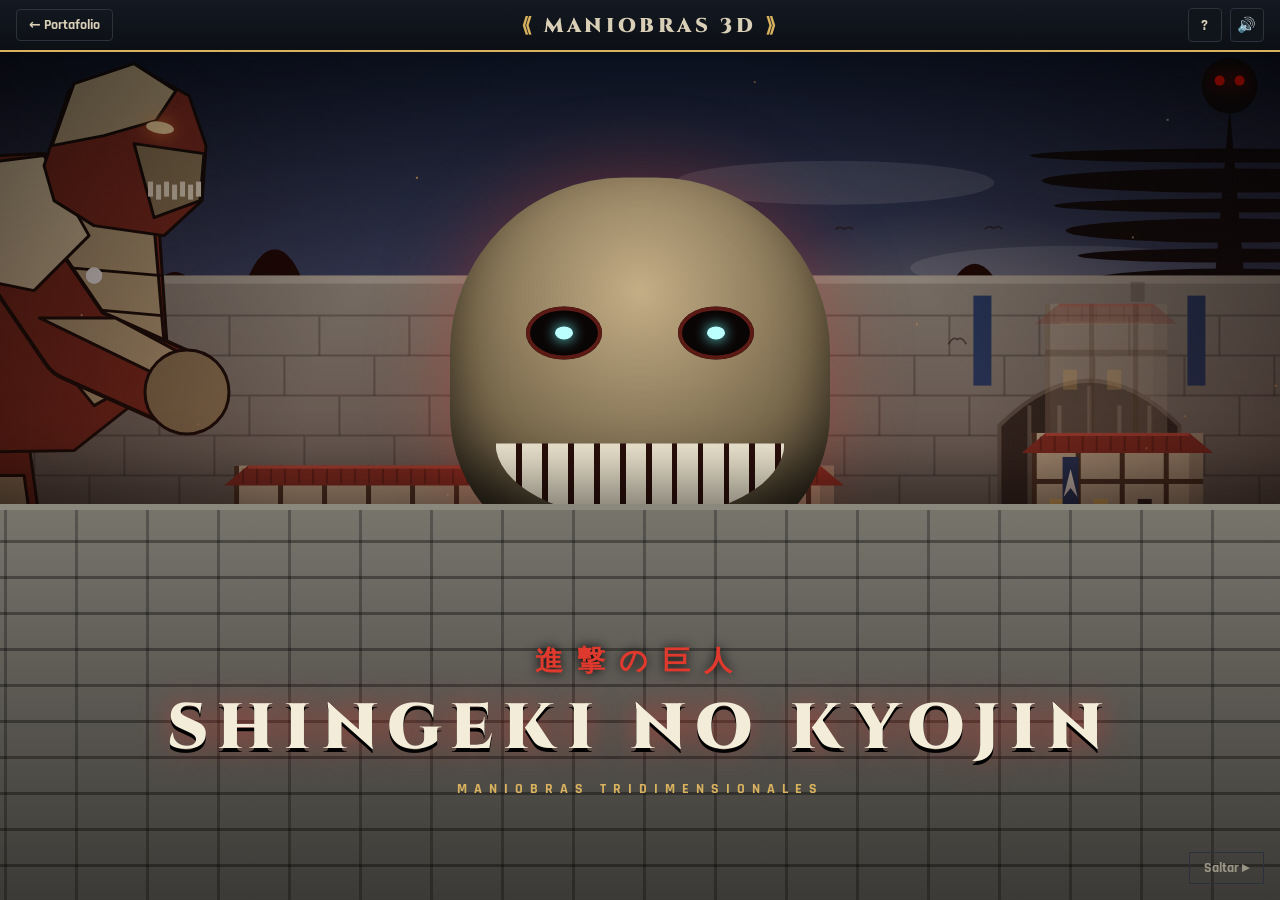
==== commit 20becf57: "Actualización provisional del juego Aot" ====
--- a/juego/juego.html
+++ b/juego/juego.html
@@ -61,7 +61,7 @@
           <article><div class="ico"><svg viewBox="0 0 48 48"><path d="M6 30h36v8H6z" fill="none" stroke="currentColor" stroke-width="2.5" rx="3"/><path d="M24 4c8 8 8 16 0 22-8-6-8-14 0-22z" fill="currentColor" opacity=".7"/></svg></div>
             <h3>Gas <kbd>Espacio</kbd></h3><p>Propulsión instantánea hacia el cursor. Las <b>botellas de gas</b> flotantes rellenan parte del depósito al recogerlas.</p></article>
           <article><div class="ico"><svg viewBox="0 0 48 48"><circle cx="24" cy="12" r="8" fill="currentColor" opacity=".7"/><path d="M10 44V26l14-6 14 6v18" fill="none" stroke="currentColor" stroke-width="2.5"/><path d="M38 24 46 8" stroke="#ef4444" stroke-width="4" stroke-linecap="round"/></svg></div>
-            <h3>Titanes</h3><p>Los terrestres atacan con sus brazos. También hay <b>titanes voladores</b>: puedes engancharte a ellos y, con velocidad, cortarles para sumar una gran bonificación.</p></article>
+            <h3>Titanes</h3><p>Puedes <b>engancharte a la nuca de cualquier titán</b>: el cable te catapulta hacia ella y la cortas al llegar. Los terrestres atacan con sus brazos. También hay <b>titanes voladores</b>: puedes engancharte a ellos y, con velocidad, cortarles para sumar una gran bonificación.</p></article>
           <article><div class="ico"><svg viewBox="0 0 48 48"><path d="M24 6l5 12 13 1-10 9 3 13-11-7-11 7 3-13L6 19l13-1z" fill="currentColor" opacity=".8"/></svg></div>
             <h3>Puntuación</h3><p>Suma por metro recorrido, multiplicada por tu <b>combo</b> (enganches seguidos sin tocar tejado ni suelo). Bonus por esquivar y cortar.</p></article>
         </div>
@@ -70,6 +70,7 @@
           <li>🪽 Los edificios transparentes del fondo son atravesables: úsalos como puntos de anclaje sin preocuparte por las colisiones.</li>
           <li>🧯 Las botellas azules recuperan gas; recógelas mientras te balanceas.</li>
           <li>❤️ Tienes 3 hojas y recuperas una cada 600 m. Si el Acorazado te atrapa, te lanza hacia delante.</li>
+          <li><kbd>Shift</kbd>/<kbd>S</kbd> recoger cable · Suelta en plena subida diagonal para un <b>¡LANZAMIENTO!</b> con impulso extra.</li>
           <li><kbd>P</kbd> Pausa · <kbd>R</kbd> Reiniciar · <kbd>W</kbd>/<kbd>↑</kbd> cable en teclado</li>
         </ul>
         <button class="btn btn-primary" id="startBtn">⚔ Entrar al combate</button>
@@ -98,4 +99,4 @@
   </main>
   <script src="juego.js"></script>
 </body>
-</html>
+</html>
--- a/juego/juego.css
+++ b/juego/juego.css
@@ -72,4 +72,4 @@
 @media (max-width:760px){.grid{grid-template-columns:1fr 1fr}.hud{flex-wrap:wrap}.hud-box{min-width:70px;padding:4px 8px}.hud-box strong{font-size:17px}.game-title{font-size:14px}.card.wide{padding:18px 12px}}
 @media (prefers-reduced-motion:reduce){.intro{animation:none}}
 
-.hud-box{border-radius:6px}.card{border-radius:8px}.hud-box strong#hLv{font-size:18px;color:var(--gold)}
+.hud-box{border-radius:6px}.card{border-radius:8px}.hud-box strong#hLv{font-size:18px;color:var(--gold)}
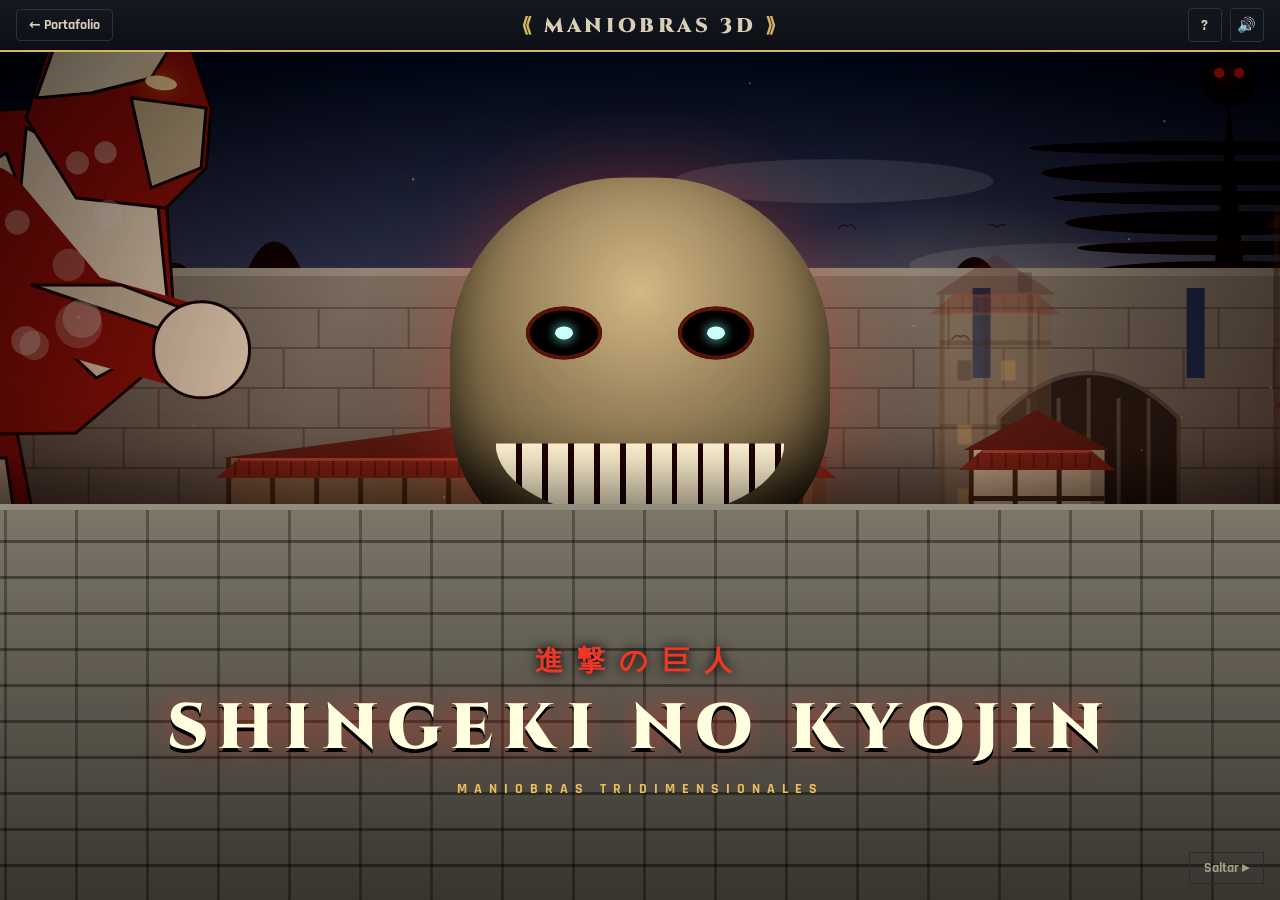
==== commit d193fa3a: "Actualización del juego Aot, implementación de arma lanza rayos (mata titanes)" ====
--- a/juego/juego.html
+++ b/juego/juego.html
@@ -29,6 +29,7 @@
       <div class="hud-box"><span class="hud-label">Récord</span><strong id="hBest">0</strong></div>
       <div class="hud-box"><span class="hud-label">Intensidad</span><strong id="hLv">Calma</strong></div>
       <div class="hud-spacer"></div>
+      <div class="hud-box"><span class="hud-label">Lanzas</span><strong id="hSpears" class="blades"></strong></div>
       <div class="hud-box"><span class="hud-label">Hojas</span><strong id="hHp" class="blades"></strong></div>
       <div class="hud-box"><span class="hud-label">Gas</span><div class="gas"><i id="hGas"></i></div></div>
     </div>
@@ -54,24 +55,23 @@
       <div class="card wide">
         <p class="eyebrow">Cuerpo de Exploración · Instrucciones</p>
         <h2>Cómo jugar</h2>
-        <p class="lead">Avanza por Paradis balanceándote de tejado en tejado. El <b>Titán Acorazado</b> te persigue y <b>destruye las casas</b> a su paso: no te quedes atrás. Mantén pulsado para balancearte sin parar; suelta para lanzarte.</p>
+        <p class="lead">Avanza por Paradis balanceándote de tejado en tejado. El <b>Titán Acorazado</b> te persigue y <b>destruye las casas</b> a su paso. Usa tu arsenal para sobrevivir.</p>
         <div class="grid">
           <article><div class="ico"><svg viewBox="0 0 48 48"><rect x="14" y="5" width="20" height="30" rx="10" fill="none" stroke="currentColor" stroke-width="2.5"/><path d="M24 5v14M14 19h20" stroke="currentColor" stroke-width="2.5"/><rect x="14" y="5" width="10" height="14" rx="6" fill="currentColor" opacity=".7"/></svg></div>
-            <h3>Cable <kbd>Clic</kbd></h3><p>Mantén pulsado hacia donde apuntes: el gancho se clava en el tejado o en un objetivo aéreo. <b>Rueda del ratón</b> para alargar/recoger cable; al recogerlo te acercas mucho más rápido.</p></article>
+            <h3>Cable <kbd>Clic</kbd></h3><p>Mantén pulsado hacia donde apuntes. El gancho prioriza automáticamente la <b>nuca de los titanes</b> para un impulso masivo hacia ellos.</p></article>
           <article><div class="ico"><svg viewBox="0 0 48 48"><path d="M6 30h36v8H6z" fill="none" stroke="currentColor" stroke-width="2.5" rx="3"/><path d="M24 4c8 8 8 16 0 22-8-6-8-14 0-22z" fill="currentColor" opacity=".7"/></svg></div>
-            <h3>Gas <kbd>Espacio</kbd></h3><p>Propulsión instantánea hacia el cursor. Las <b>botellas de gas</b> flotantes rellenan parte del depósito al recogerlas.</p></article>
+            <h3>Gas <kbd>Espacio</kbd></h3><p>Propulsión instantánea hacia el cursor. Las <b>botellas azules</b> flotantes rellenan parte del depósito.</p></article>
           <article><div class="ico"><svg viewBox="0 0 48 48"><circle cx="24" cy="12" r="8" fill="currentColor" opacity=".7"/><path d="M10 44V26l14-6 14 6v18" fill="none" stroke="currentColor" stroke-width="2.5"/><path d="M38 24 46 8" stroke="#ef4444" stroke-width="4" stroke-linecap="round"/></svg></div>
-            <h3>Titanes</h3><p>Puedes <b>engancharte a la nuca de cualquier titán</b>: el cable te catapulta hacia ella y la cortas al llegar. Los terrestres atacan con sus brazos. También hay <b>titanes voladores</b>: puedes engancharte a ellos y, con velocidad, cortarles para sumar una gran bonificación.</p></article>
+            <h3>Arsenal</h3><p>Corta nucas con velocidad para obtener puntos. Usa <kbd>Q</kbd> para disparar <b>Lanzas Relámpago</b>: causan daño en área y su onda expansiva te impulsa.</p></article>
           <article><div class="ico"><svg viewBox="0 0 48 48"><path d="M24 6l5 12 13 1-10 9 3 13-11-7-11 7 3-13L6 19l13-1z" fill="currentColor" opacity=".8"/></svg></div>
-            <h3>Puntuación</h3><p>Suma por metro recorrido, multiplicada por tu <b>combo</b> (enganches seguidos sin tocar tejado ni suelo). Bonus por esquivar y cortar.</p></article>
+            <h3>Puntuación</h3><p>Suma por metro recorrido, multiplicada por tu <b>combo</b> (enganches seguidos sin tocar el suelo). Bonus masivo por cortes y explosiones.</p></article>
         </div>
         <ul class="tips">
           <li>🏚️ No te quedes en el suelo: los titanes te pillan.</li>
-          <li>🪽 Los edificios transparentes del fondo son atravesables: úsalos como puntos de anclaje sin preocuparte por las colisiones.</li>
-          <li>🧯 Las botellas azules recuperan gas; recógelas mientras te balanceas.</li>
-          <li>❤️ Tienes 3 hojas y recuperas una cada 600 m. Si el Acorazado te atrapa, te lanza hacia delante.</li>
-          <li><kbd>Shift</kbd>/<kbd>S</kbd> recoger cable · Suelta en plena subida diagonal para un <b>¡LANZAMIENTO!</b> con impulso extra.</li>
-          <li><kbd>P</kbd> Pausa · <kbd>R</kbd> Reiniciar · <kbd>W</kbd>/<kbd>↑</kbd> cable en teclado</li>
+          <li>🚀 <b>Mecánica nueva:</b> Dispara Lanzas Relámpago (Q) a tus pies para salir volando gracias al "rocket jump".</li>
+          <li>❤️ Tienes 3 hojas y 3 lanzas. Recuperas armamento progresivamente.</li>
+          <li><kbd>Shift</kbd>/<kbd>S</kbd> recoger cable · Suelta en plena subida diagonal para un <b>¡LANZAMIENTO!</b></li>
+          <li><kbd>P</kbd> Pausa · <kbd>R</kbd> Reiniciar · <kbd>Q</kbd> Lanza Relámpago</li>
         </ul>
         <button class="btn btn-primary" id="startBtn">⚔ Entrar al combate</button>
       </div>
--- a/juego/juego.css
+++ b/juego/juego.css
@@ -7,7 +7,7 @@
 .game-title{font:900 20px 'Cinzel',serif;letter-spacing:.18em;margin:0;color:var(--paper)}.wings{color:var(--gold)}
 .head-btns{display:flex;gap:8px}.icon-btn{width:34px;height:34px;border:1px solid var(--line);background:var(--panel);color:var(--paper);border-radius:4px;cursor:pointer;font:700 15px 'Rajdhani'}
 .icon-btn:hover{border-color:var(--gold)}
-.game-stage{position:relative;flex:1;min-height:0;background:#000}
+.game-stage{position:relative;flex:1;min-height:0;background:#000; filter: contrast(1.1) saturate(1.15) sepia(0.15);}
 #game{display:block;width:100%;height:100%;touch-action:none;cursor:crosshair}
 .hud{position:absolute;top:10px;left:10px;right:10px;display:flex;gap:8px;pointer-events:none;z-index:5}
 .hud[hidden]{display:none}.hud-spacer{flex:1}
